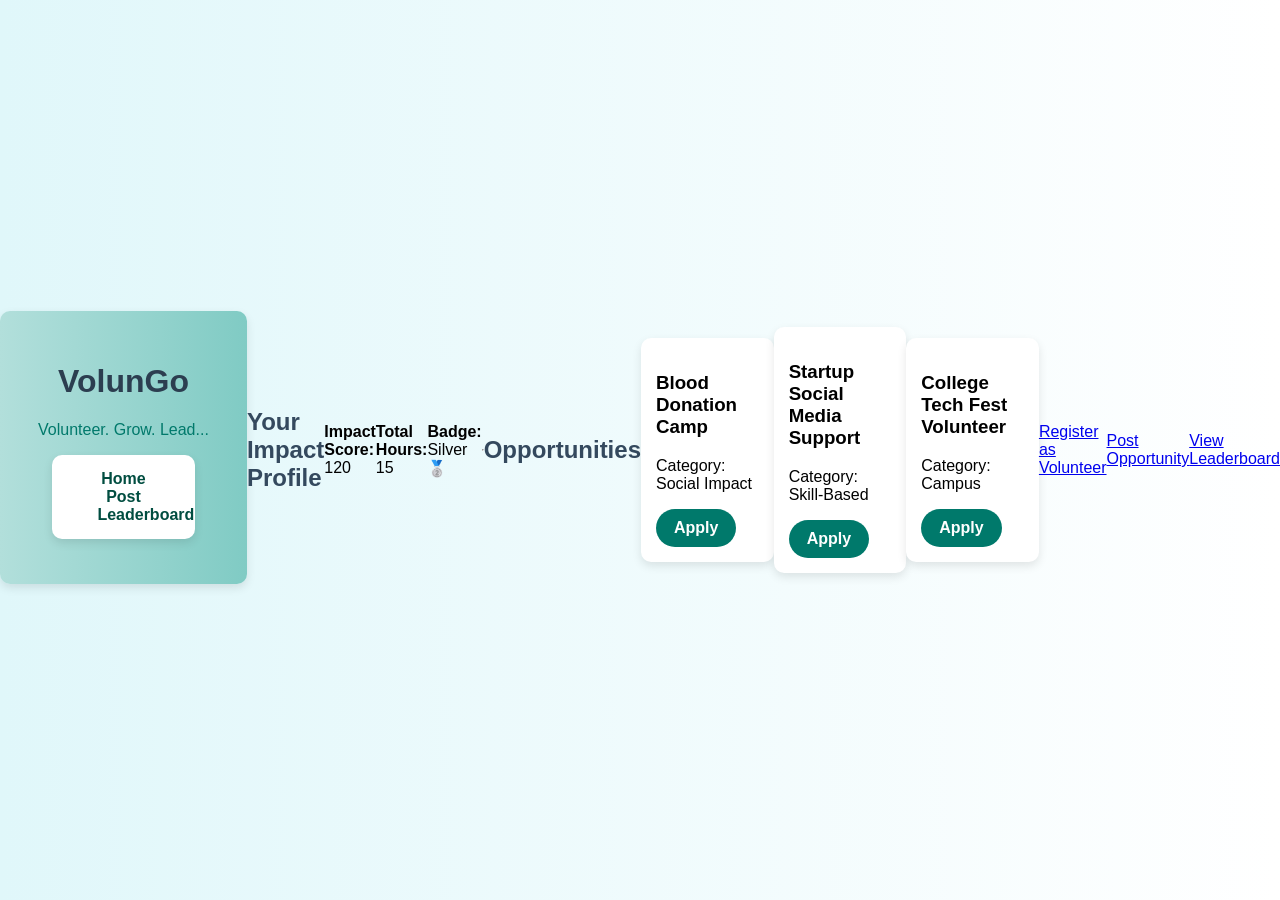
==== index1.html @ 9668c7bd "new" ====
<!DOCTYPE html>
<html>
<head>
    <title>VolunGo</title>
    <link rel="stylesheet" href="style.css">
</head>
<body>

<div class="header">
    <h1>VolunGo</h1>
    <p>Volunteer. Grow. Lead...</p>
    <div class="nav">
        <a href="index.html">Home</a>
        <a href="organization.html">Post</a>
        <a href="leaderboard.html">Leaderboard</a>
    </div>

</div>

<h2>Your Impact Profile</h2>

<p><strong>Impact Score:</strong> 120</p>
<p><strong>Total Hours:</strong> 15</p>
<p><strong>Badge:</strong> Silver 🥈</p>

<hr>

<h2>Opportunities</h2>

<div>
    <h3>Blood Donation Camp</h3>
    <p>Category: Social Impact</p>
    <button onclick="apply()">Apply</button>
</div>

<br>

<div>
    <h3>Startup Social Media Support</h3>
    <p>Category: Skill-Based</p>
    <button onclick="apply()">Apply</button>
</div>

<br>

<div>
    <h3>College Tech Fest Volunteer</h3>
    <p>Category: Campus</p>
    <button onclick="apply()">Apply</button>
</div>

<br><br>

<a href="volunteer.html">Register as Volunteer</a><br>
<a href="organization.html">Post Opportunity</a><br>
<a href="leaderboard.html">View Leaderboard</a>

<script src="script.js"></script>

</body>
</html>
---- style.css ----
*.navbar {
    width: 100%;
    padding: 20px 8%;
    display: flex;
    justify-content: space-between;
    align-items: center;
    position: absolute;
    top: 0;
}

.nav-logo {
    font-size: 24px;
    font-weight: bold;
    color: #00796b;
}

.nav-links a {
    margin-left: 20px;
    text-decoration: none;
    color: #333;
    font-weight: 500;
}

.nav-links a:hover {
    color: #00796b;
}
 {
    margin: 0;
    padding: 0;
    box-sizing: border-box;
    font-family: Arial, sans-serif;
}

body {
    background: linear-gradient(to right, #e0f7fa, #ffffff);
    min-height: 100vh;
    display: flex;
    align-items: center;
    justify-content: center;
    padding-top: 80px;
}

.container {
    width: 85%;
    display: flex;
    justify-content: space-between;
    align-items: flex-start;   /* important */
    gap: 40px;
}

.left {
    width: 55%;
    text-align: center;
}
.logo {
    font-size: 60px;      /* slightly bigger */
    font-weight: bold;
    color: #00796b;
    margin-bottom: 10px;
}

.tagline {
    font-size: 20px;
    margin-bottom: 5px;
}

.motto {
    font-size: 28px;      /* bigger */
    font-weight: 600;
    font-family: 'Brush Script MT', cursive;
    color: #00796b;
    margin-bottom: 20px;
}
.buttons {
    margin-top: 30px;
}

button {
    padding: 12px 20px;
    margin-right: 15px;
    border: none;
    border-radius: 6px;
    cursor: pointer;
    font-size: 16px;
}

.volunteer-btn {
    background-color: #00796b;
    color: white;
}

.org-btn {
    background-color: #004d40;
    color: white;
}

button:hover {
    opacity: 0.8;
}

.right {
    width: 30%;
    background-color: white;
    padding: 18px;
    border-radius: 10px;
    box-shadow: 0 4px 12px rgba(0,0,0,0.1);
}

.right h2 {
    font-size: 20px;
    margin-bottom: 15px;
}

.leader {
    font-size: 14px;
}

.leader {
    display: flex;
    justify-content: space-between;
    margin-bottom: 15px;
}

.badge {
    padding: 4px 10px;
    border-radius: 20px;
    font-size: 14px;
    color: white;
}

.gold {
    background-color: #d4af37;
}

.silver {
    background-color: #9e9e9e;
}

.bronze {
    background-color: #cd7f32;
}

@media (max-width: 768px) {
    .container {
        flex-direction: column;
        text-align: center;
    }

    .right {
        display: none;
    }
}
.how-it-works {
    margin-top: 40px;
    text-align: center;
}
.steps {
    display: flex;
    flex-direction: column;
    gap: 15px;
}
.step {
    background: white;
    padding: 25px;
    border-radius: 12px;
    box-shadow: 0 4px 12px rgba(0,0,0,0.08);
    flex: 1;
}

.step h3 {
    margin-bottom: 15px;
}

.step p {
    color: #555;
}

h1 {
    color: #2c3e50;
}

h2 {
    color: #34495e;
}

div {
    background: white;
    padding: 15px;
    margin: 15px auto;
    width: 60%;
    border-radius: 10px;
    box-shadow: 0px 4px 10px rgba(0,0,0,0.1);
}


button {
    background-color: #00796b;
    color: white;
    padding: 10px 18px;
    border: none;
    border-radius: 25px;
    cursor: pointer;
    font-weight: bold;
    transition: 0.3s;
}

button:hover {
    background-color: #004d40;
    transform: scale(1.05);
}

table {
    margin: auto;
    background: white;
    border-collapse: collapse;
    width: 60%;
    box-shadow: 0px 4px 10px rgba(0,0,0,0.1);
}

th {
    background-color: #4CAF50;
    color: white;
}

td, th {
    padding: 10px;
}
form {
    background: white;
    padding: 25px;
    width: 50%;
    margin: 20px auto;
    border-radius: 12px;
    box-shadow: 0px 4px 12px rgba(0,0,0,0.1);
    text-align: left;
}

input, select {
    width: 100%;
    padding: 8px;
    margin-top: 5px;
    margin-bottom: 15px;
    border-radius: 6px;
    border: 1px solid #ccc;
}

label {.header {
    background: linear-gradient(to right, #00796b, #26a69a);
    color: white;
    padding: 30px;
    border-radius: 10px;
    margin-bottom: 20px;
    text-align: center;
}
    font-weight: bold;
}
table {
    margin: 20px auto;
    border-collapse: collapse;
    width: 60%;
    box-shadow: 0px 4px 12px rgba(0,0,0,0.1);
    background-color: white;
    border-radius: 10px;
    overflow: hidden;
}

th, td {
    padding: 12px 15px;
    text-align: center;
}

th {
    background-color: #00796b;
    color: white;
    font-size: 16px;
}

tr:nth-child(even) {
    background-color: #f2f2f2;
}

tr:hover {
    background-color: #d0f0eb;
}
/* ===== Header Styling ===== */
.header {
    background: linear-gradient(to right, #b2dfdb, #80cbc4); /* light teal gradient */
    color: #00796b;       /* dark teal text */
    padding: 30px;
    border-radius: 10px;
    margin-bottom: 20px;
    text-align: center;
}
/* Navigation Links Styling */
.nav a {
    color: #004d40;           /* dark teal text */
    text-decoration: none;
    margin: 0 15px;
    font-weight: bold;
    padding: 8px 15px;
    border-radius: 20px;
    transition: 0.3s;
}

.nav a:hover {
    background-color: #00796b; /* darker teal on hover */
    color: white;
    transform: scale(1.05);
}
body {
    background-color: #e0f2f1; /* very light teal */
    font-family: Arial, sans-serif;
    margin: 0;
    padding: 0;
}
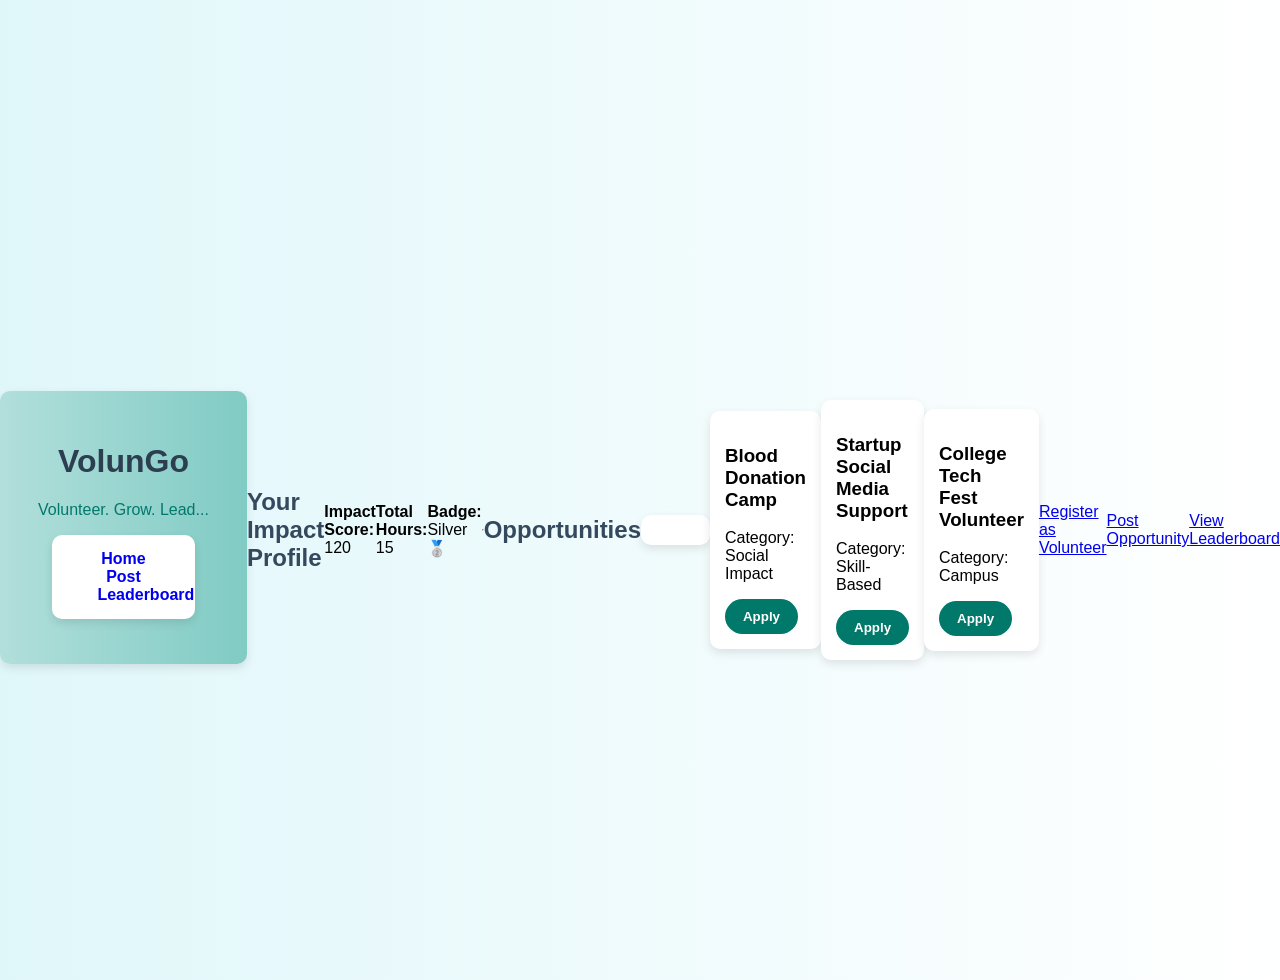
==== commit 2189e261: "n1" ====
--- a/index1.html
+++ b/index1.html
@@ -26,6 +26,7 @@
 <hr>
 
 <h2>Opportunities</h2>
+<div id="opportunities"></div>
 
 <div>
     <h3>Blood Donation Camp</h3>
--- a/style.css
+++ b/style.css
@@ -1,4 +1,4 @@
-*.navbar {
+.navbar {
     width: 100%;
     padding: 20px 8%;
     display: flex;
@@ -24,12 +24,6 @@
 .nav-links a:hover {
     color: #00796b;
 }
- {
-    margin: 0;
-    padding: 0;
-    box-sizing: border-box;
-    font-family: Arial, sans-serif;
-}
 
 body {
     background: linear-gradient(to right, #e0f7fa, #ffffff);
@@ -38,6 +32,9 @@
     align-items: center;
     justify-content: center;
     padding-top: 80px;
+
+    margin: 0;  
+    font-family: Arial, sans-serif;
 }
 
 .container {
@@ -71,18 +68,7 @@
     color: #00796b;
     margin-bottom: 20px;
 }
-.buttons {
-    margin-top: 30px;
-}
-
-button {
-    padding: 12px 20px;
-    margin-right: 15px;
-    border: none;
-    border-radius: 6px;
-    cursor: pointer;
-    font-size: 16px;
-}
+
 
 .volunteer-btn {
     background-color: #00796b;
@@ -92,10 +78,6 @@
 .org-btn {
     background-color: #004d40;
     color: white;
-}
-
-button:hover {
-    opacity: 0.8;
 }
 
 .right {
@@ -111,11 +93,9 @@
     margin-bottom: 15px;
 }
 
+
 .leader {
     font-size: 14px;
-}
-
-.leader {
     display: flex;
     justify-content: space-between;
     margin-bottom: 15px;
@@ -207,14 +187,6 @@
 button:hover {
     background-color: #004d40;
     transform: scale(1.05);
-}
-
-table {
-    margin: auto;
-    background: white;
-    border-collapse: collapse;
-    width: 60%;
-    box-shadow: 0px 4px 10px rgba(0,0,0,0.1);
 }
 
 th {
@@ -244,16 +216,7 @@
     border: 1px solid #ccc;
 }
 
-label {.header {
-    background: linear-gradient(to right, #00796b, #26a69a);
-    color: white;
-    padding: 30px;
-    border-radius: 10px;
-    margin-bottom: 20px;
-    text-align: center;
-}
-    font-weight: bold;
-}
+
 table {
     margin: 20px auto;
     border-collapse: collapse;
@@ -293,7 +256,7 @@
 }
 /* Navigation Links Styling */
 .nav a {
-    color: #004d40;           /* dark teal text */
+               /* dark teal text */
     text-decoration: none;
     margin: 0 15px;
     font-weight: bold;
@@ -307,9 +270,4 @@
     color: white;
     transform: scale(1.05);
 }
-body {
-    background-color: #e0f2f1; /* very light teal */
-    font-family: Arial, sans-serif;
-    margin: 0;
-    padding: 0;
-}
+
